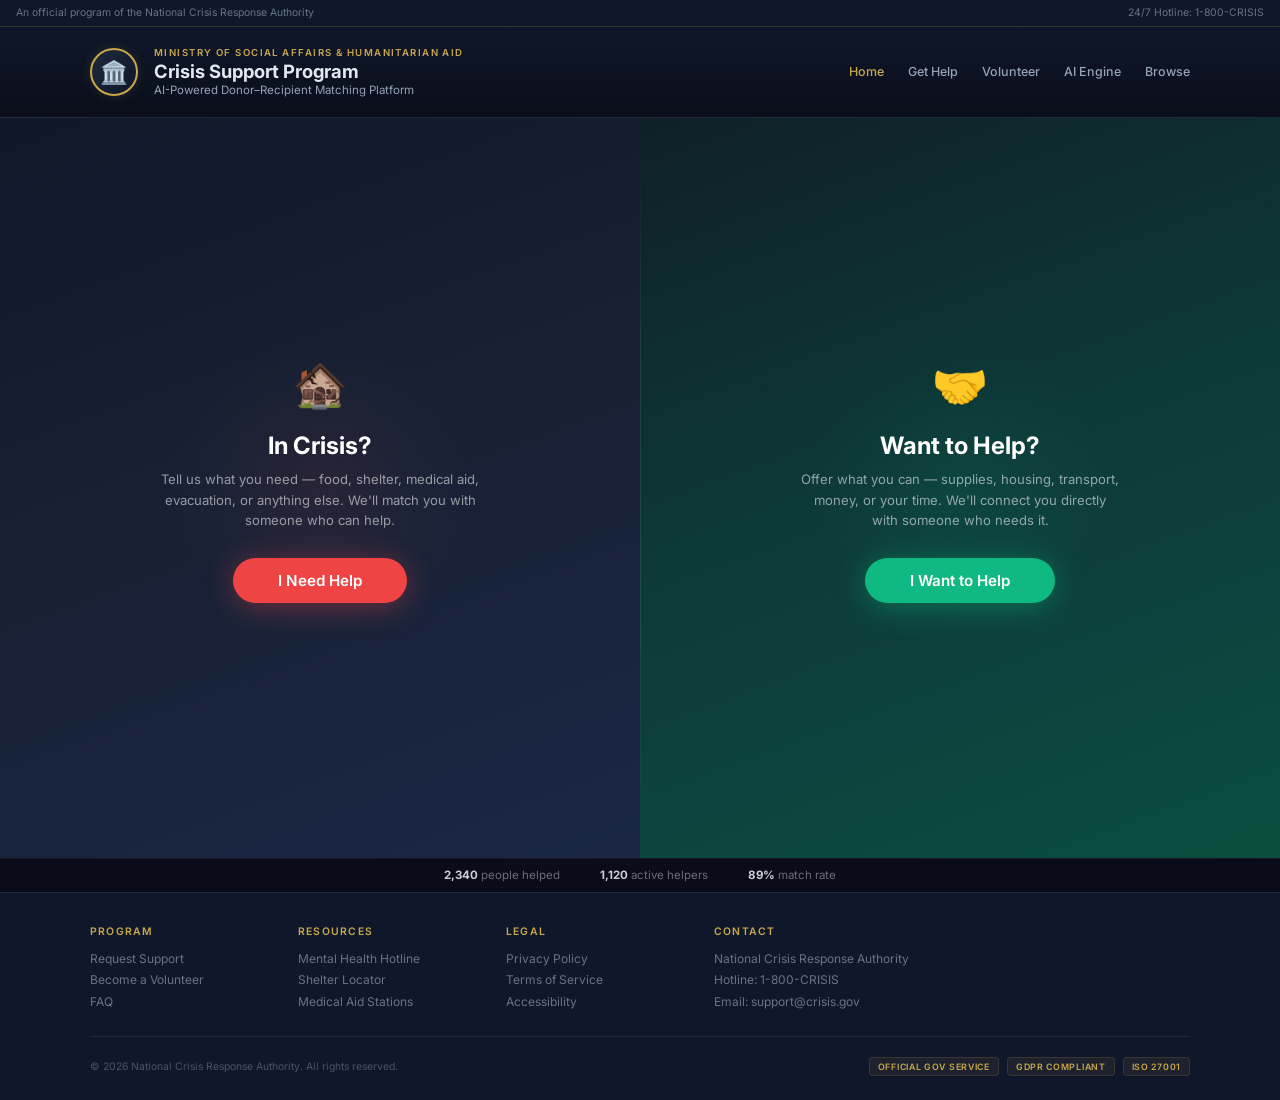
==== index.html @ ce9eb475 "Add index.html" ====
<!DOCTYPE html>
<html lang="en">
<head>
<meta charset="UTF-8">
<meta name="viewport" content="width=device-width, initial-scale=1.0">
<title>Crisis Support Program - National Aid Platform</title>
<link rel="stylesheet" href="shared.css">
<style>
  /* Split fills between header and footer */
  .split {
    display: flex;
    min-height: calc(100vh - 160px);
    position: relative;
  }

  .half {
    flex: 1;
    display: flex;
    flex-direction: column;
    align-items: center;
    justify-content: center;
    text-align: center;
    padding: 3rem 2.5rem 4rem;
    text-decoration: none;
    color: #fff;
    position: relative;
    overflow: hidden;
    transition: flex .4s ease;
  }
  .split:hover .half { flex: 1; }
  .half:hover { flex: 1.08; }

  .half-left {
    background: linear-gradient(160deg, #0f1729 0%, #162033 40%, #1a2744 100%);
  }
  .half-right {
    background: linear-gradient(160deg, #0f2027 0%, #0d3b3a 50%, #0b4d3f 100%);
  }

  .half-left::before {
    content: '';
    position: absolute;
    width: 300px; height: 300px;
    background: radial-gradient(circle, rgba(239,68,68,.08) 0%, transparent 70%);
    top: 50%; left: 50%;
    transform: translate(-50%, -50%);
    pointer-events: none;
  }
  .half-right::before {
    content: '';
    position: absolute;
    width: 300px; height: 300px;
    background: radial-gradient(circle, rgba(16,185,129,.08) 0%, transparent 70%);
    top: 50%; left: 50%;
    transform: translate(-50%, -50%);
    pointer-events: none;
  }

  .half .icon {
    font-size: 2.8rem; margin-bottom: 1.25rem;
    position: relative; z-index: 2;
  }
  .half .title {
    font-size: 1.5rem; font-weight: 700; margin-bottom: .6rem;
    position: relative; z-index: 2;
  }
  .half .desc {
    font-size: .82rem; color: rgba(255,255,255,.55);
    max-width: 320px; line-height: 1.55; margin-bottom: 1.75rem;
    position: relative; z-index: 2;
  }
  .half .btn {
    padding: .8rem 2.8rem; border-radius: 999px;
    font-size: .95rem; font-weight: 600; color: #fff;
    border: none; cursor: pointer; font-family: inherit;
    transition: transform .2s, box-shadow .2s;
    position: relative; z-index: 2;
  }
  .half .btn:hover { transform: scale(1.05); }

  .half-left .btn {
    background: #ef4444;
    box-shadow: 0 4px 30px rgba(239,68,68,.4);
  }
  .half-left .btn:hover { box-shadow: 0 6px 40px rgba(239,68,68,.55); }

  .half-right .btn {
    background: #10b981;
    box-shadow: 0 4px 30px rgba(16,185,129,.4);
  }
  .half-right .btn:hover { box-shadow: 0 6px 40px rgba(16,185,129,.55); }

  /* Divider */
  .split::after {
    content: '';
    position: absolute;
    top: 0; bottom: 0; left: 50%; width: 1px;
    background: linear-gradient(180deg, transparent 5%, rgba(255,255,255,.08) 30%, rgba(255,255,255,.08) 70%, transparent 95%);
    z-index: 10; pointer-events: none;
  }

  /* Stats overlay */
  .stats-bar {
    display: flex; justify-content: center; gap: 2.5rem;
    padding: .6rem 1rem;
    background: rgba(10,14,26,.7);
    border-top: 1px solid rgba(255,255,255,.05);
  }
  .stat { font-size: .72rem; color: rgba(255,255,255,.4); }
  .stat strong { color: rgba(255,255,255,.8); font-weight: 700; }

  @media (max-width: 600px) {
    .split { flex-direction: column; min-height: auto; }
    .half { padding: 4rem 1.5rem 2.5rem; }
    .split::after { display: none; }
  }
</style>
</head>
<body>

<div id="particles"></div>

<!-- Gov top bar -->
<div class="gov-topbar">
  <span>An official program of the National Crisis Response Authority</span>
  <span>24/7 Hotline: 1-800-CRISIS</span>
</div>

<!-- Gov header -->
<nav class="gov-header">
  <div class="gov-header-inner">
    <a href="index.html" class="gov-home-link">
      <div class="gov-emblem">🏛️</div>
      <div class="gov-header-text">
        <div class="ministry">Ministry of Social Affairs & Humanitarian Aid</div>
        <div class="program-name">Crisis Support Program</div>
        <div class="program-sub">AI-Powered Donor–Recipient Matching Platform</div>
      </div>
    </a>
    <div class="gov-header-nav">
      <a href="index.html" class="active">Home</a>
      <a href="ineedhelp.html">Get Help</a>
      <a href="iwanttohelp.html">Volunteer</a>
      <a href="matching.html">AI Engine</a>
      <a href="volunteers.html">Browse</a>
    </div>
  </div>
</nav>

<!-- Split screen -->
<div class="split">
  <a href="ineedhelp.html" class="half half-left">
    <div class="icon">🏚️</div>
    <div class="title">In Crisis?</div>
    <div class="desc">Tell us what you need — food, shelter, medical aid, evacuation, or anything else. We'll match you with someone who can help.</div>
    <button class="btn">I Need Help</button>
  </a>
  <a href="iwanttohelp.html" class="half half-right">
    <div class="icon">🤝</div>
    <div class="title">Want to Help?</div>
    <div class="desc">Offer what you can — supplies, housing, transport, money, or your time. We'll connect you directly with someone who needs it.</div>
    <button class="btn">I Want to Help</button>
  </a>
</div>

<!-- Stats -->
<div class="stats-bar">
  <div class="stat"><strong>2,340</strong> people helped</div>
  <div class="stat"><strong>1,120</strong> active helpers</div>
  <div class="stat"><strong>89%</strong> match rate</div>
</div>

<!-- Gov footer -->
<footer class="gov-footer">
  <div class="gov-footer-inner">
    <div class="gov-footer-top">
      <div class="gov-footer-col">
        <div class="col-title">Program</div>
        <a href="ineedhelp.html">Request Support</a>
        <a href="iwanttohelp.html">Become a Volunteer</a>
        <a href="#">FAQ</a>
      </div>
      <div class="gov-footer-col">
        <div class="col-title">Resources</div>
        <a href="#">Mental Health Hotline</a>
        <a href="#">Shelter Locator</a>
        <a href="#">Medical Aid Stations</a>
      </div>
      <div class="gov-footer-col">
        <div class="col-title">Legal</div>
        <a href="#">Privacy Policy</a>
        <a href="#">Terms of Service</a>
        <a href="#">Accessibility</a>
      </div>
      <div class="gov-footer-col">
        <div class="col-title">Contact</div>
        <p>National Crisis Response Authority</p>
        <p>Hotline: 1-800-CRISIS</p>
        <p>Email: support@crisis.gov</p>
      </div>
    </div>
    <div class="gov-footer-bottom">
      <div class="legal">© 2026 National Crisis Response Authority. All rights reserved.</div>
      <div class="badges">
        <span class="badge">Official Gov Service</span>
        <span class="badge">GDPR Compliant</span>
        <span class="badge">ISO 27001</span>
      </div>
    </div>
  </div>
</footer>

<script>
(function() {
  const c = document.getElementById('particles');
  for (let i = 0; i < 40; i++) {
    const p = document.createElement('div');
    p.className = 'particle';
    p.style.left = Math.random() * 100 + '%';
    p.style.animationDuration = (6 + Math.random() * 10) + 's';
    p.style.animationDelay = Math.random() * 8 + 's';
    p.style.width = p.style.height = (1 + Math.random() * 2) + 'px';
    c.appendChild(p);
  }
})();
</script>
</body>
</html>
---- shared.css ----
@import url('https://fonts.googleapis.com/css2?family=Inter:wght@300;400;500;600;700&display=swap');

* { margin: 0; padding: 0; box-sizing: border-box; }

:root {
  --bg: #0a0e1a;
  --card: #111827;
  --border: #1e293b;
  --accent: #6366f1;
  --accent-glow: rgba(99,102,241,.25);
  --green: #10b981;
  --green-glow: rgba(16,185,129,.25);
  --text: #e2e8f0;
  --muted: #94a3b8;
  --warm: #f59e0b;
  --red: #ef4444;
  --gov-gold: #c9a84c;
}

body {
  font-family: 'Inter', sans-serif;
  background: var(--bg);
  color: var(--text);
  min-height: 100vh;
  overflow-x: hidden;
  display: flex;
  flex-direction: column;
}

/* ===== GOVERNMENT HEADER ===== */
.gov-topbar {
  background: #0f172a;
  border-bottom: 1px solid rgba(201,168,76,.2);
  padding: .4rem 1rem;
  display: flex;
  justify-content: space-between;
  align-items: center;
  font-size: .65rem;
  color: #64748b;
}
.gov-topbar a {
  color: #64748b;
  text-decoration: none;
  transition: color .2s;
}
.gov-topbar a:hover { color: var(--text); }

.gov-header {
  background: linear-gradient(180deg, #0f172a 0%, var(--bg) 100%);
  border-bottom: 1px solid var(--border);
  padding: 1.25rem 1.5rem;
}
.gov-header-inner {
  max-width: 1100px;
  margin: 0 auto;
  display: flex;
  align-items: center;
  gap: 1rem;
}
.gov-emblem {
  width: 48px;
  height: 48px;
  border-radius: 50%;
  background: linear-gradient(135deg, #1e293b, #0f172a);
  border: 2px solid var(--gov-gold);
  display: flex;
  align-items: center;
  justify-content: center;
  font-size: 1.4rem;
  flex-shrink: 0;
  box-shadow: 0 0 12px rgba(201,168,76,.15);
}
.gov-header-text { flex: 1; }
.gov-home-link {
  display: flex;
  align-items: center;
  gap: 1rem;
  text-decoration: none;
  color: inherit;
  flex: 1;
  transition: opacity .2s;
}
.gov-home-link:hover { opacity: .85; }
.gov-header-text .ministry {
  font-size: .6rem;
  text-transform: uppercase;
  letter-spacing: .15em;
  color: var(--gov-gold);
  font-weight: 600;
}
.gov-header-text .program-name {
  font-size: 1.15rem;
  font-weight: 700;
  color: var(--text);
  margin-top: 2px;
}
.gov-header-text .program-sub {
  font-size: .72rem;
  color: var(--muted);
  margin-top: 1px;
}
.gov-header-nav {
  display: flex;
  gap: 1.5rem;
  align-items: center;
}
.gov-header-nav a {
  color: var(--muted);
  text-decoration: none;
  font-size: .78rem;
  font-weight: 500;
  transition: color .2s;
  white-space: nowrap;
}
.gov-header-nav a:hover { color: var(--text); }
.gov-header-nav a.active { color: var(--gov-gold); }

/* ===== GOVERNMENT FOOTER ===== */
.gov-footer {
  margin-top: auto;
  background: #0f172a;
  border-top: 1px solid var(--border);
  padding: 2rem 1.5rem 1.5rem;
}
.gov-footer-inner {
  max-width: 1100px;
  margin: 0 auto;
}
.gov-footer-top {
  display: flex;
  gap: 3rem;
  flex-wrap: wrap;
  padding-bottom: 1.5rem;
  border-bottom: 1px solid var(--border);
}
.gov-footer-col { min-width: 160px; }
.gov-footer-col .col-title {
  font-size: .65rem;
  text-transform: uppercase;
  letter-spacing: .12em;
  color: var(--gov-gold);
  font-weight: 600;
  margin-bottom: .6rem;
}
.gov-footer-col a,
.gov-footer-col p {
  display: block;
  font-size: .75rem;
  color: #64748b;
  text-decoration: none;
  line-height: 1.8;
  transition: color .2s;
}
.gov-footer-col a:hover { color: var(--text); }

.gov-footer-bottom {
  display: flex;
  justify-content: space-between;
  align-items: center;
  flex-wrap: wrap;
  gap: .75rem;
  padding-top: 1.25rem;
}
.gov-footer-bottom .legal {
  font-size: .65rem;
  color: #475569;
  line-height: 1.6;
}
.gov-footer-bottom .badges {
  display: flex;
  gap: .5rem;
}
.gov-footer-bottom .badge {
  font-size: .55rem;
  padding: 3px 8px;
  border-radius: 4px;
  background: rgba(201,168,76,.08);
  border: 1px solid rgba(201,168,76,.15);
  color: var(--gov-gold);
  font-weight: 600;
  text-transform: uppercase;
  letter-spacing: .08em;
}

/* Particles */
#particles {
  position: fixed; inset: 0;
  pointer-events: none; z-index: -1; overflow: hidden;
}
.particle {
  position: absolute; width: 2px; height: 2px;
  background: rgba(99,102,241,.3); border-radius: 50%;
  animation: float linear infinite;
}
@keyframes float {
  0% { transform: translateY(100vh) scale(0); opacity: 0; }
  10% { opacity: 1; } 90% { opacity: 1; }
  100% { transform: translateY(-10vh) scale(1); opacity: 0; }
}

@media (max-width: 700px) {
  .gov-header-nav { display: none; }
  .gov-footer-top { gap: 1.5rem; }
}
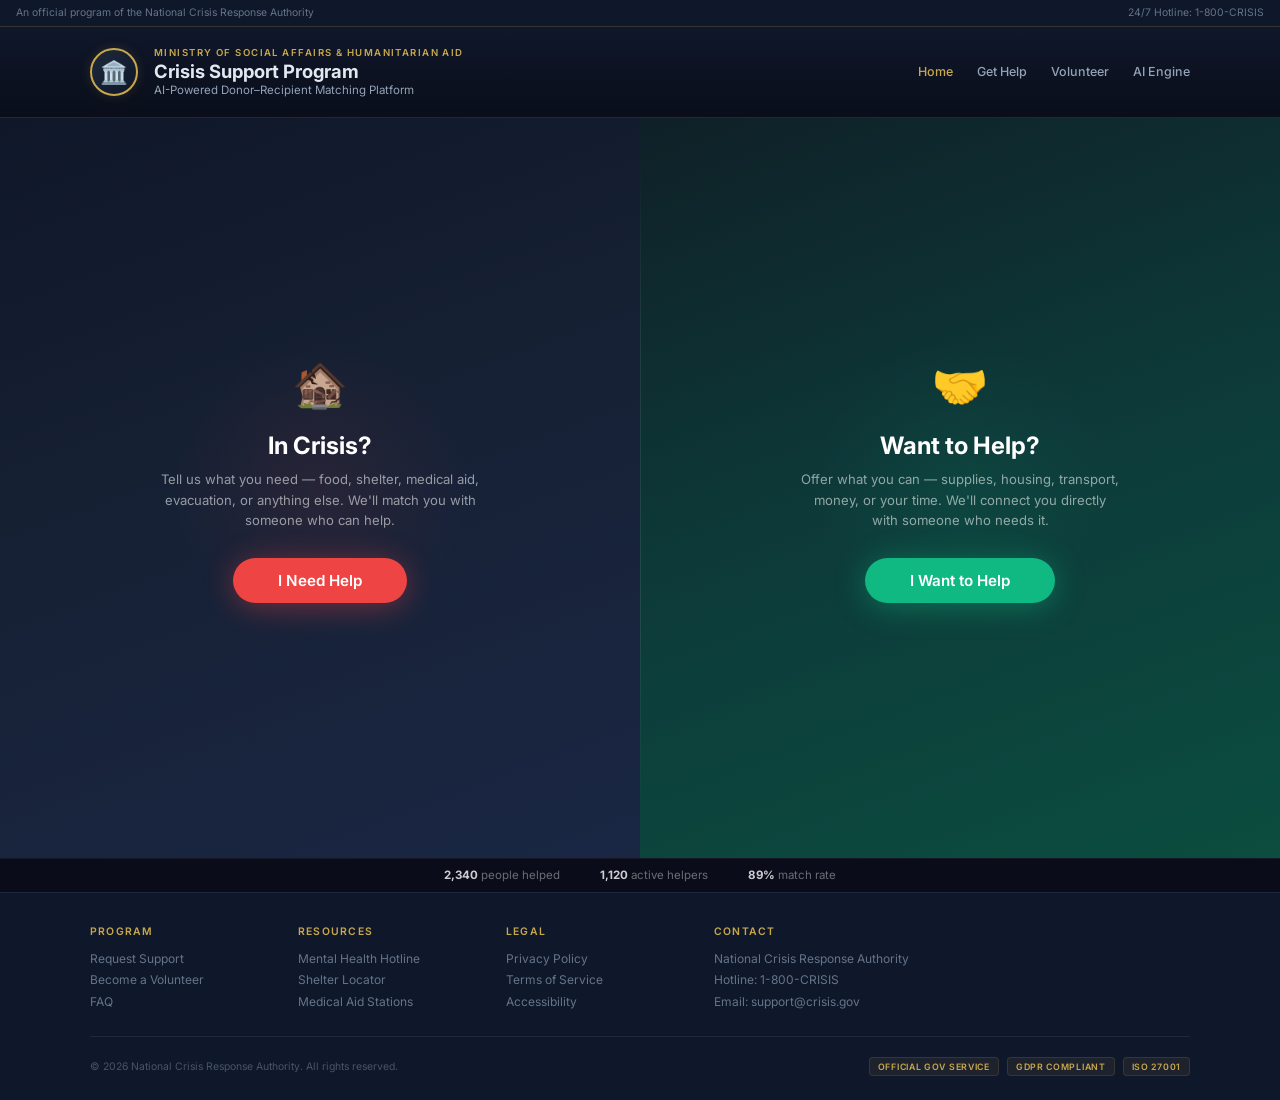
==== commit a3e89f97: "Remove Browse nav link and drop unrelated pages" ====
--- a/index.html
+++ b/index.html
@@ -142,7 +142,6 @@
       <a href="ineedhelp.html">Get Help</a>
       <a href="iwanttohelp.html">Volunteer</a>
       <a href="matching.html">AI Engine</a>
-      <a href="volunteers.html">Browse</a>
     </div>
   </div>
 </nav>
